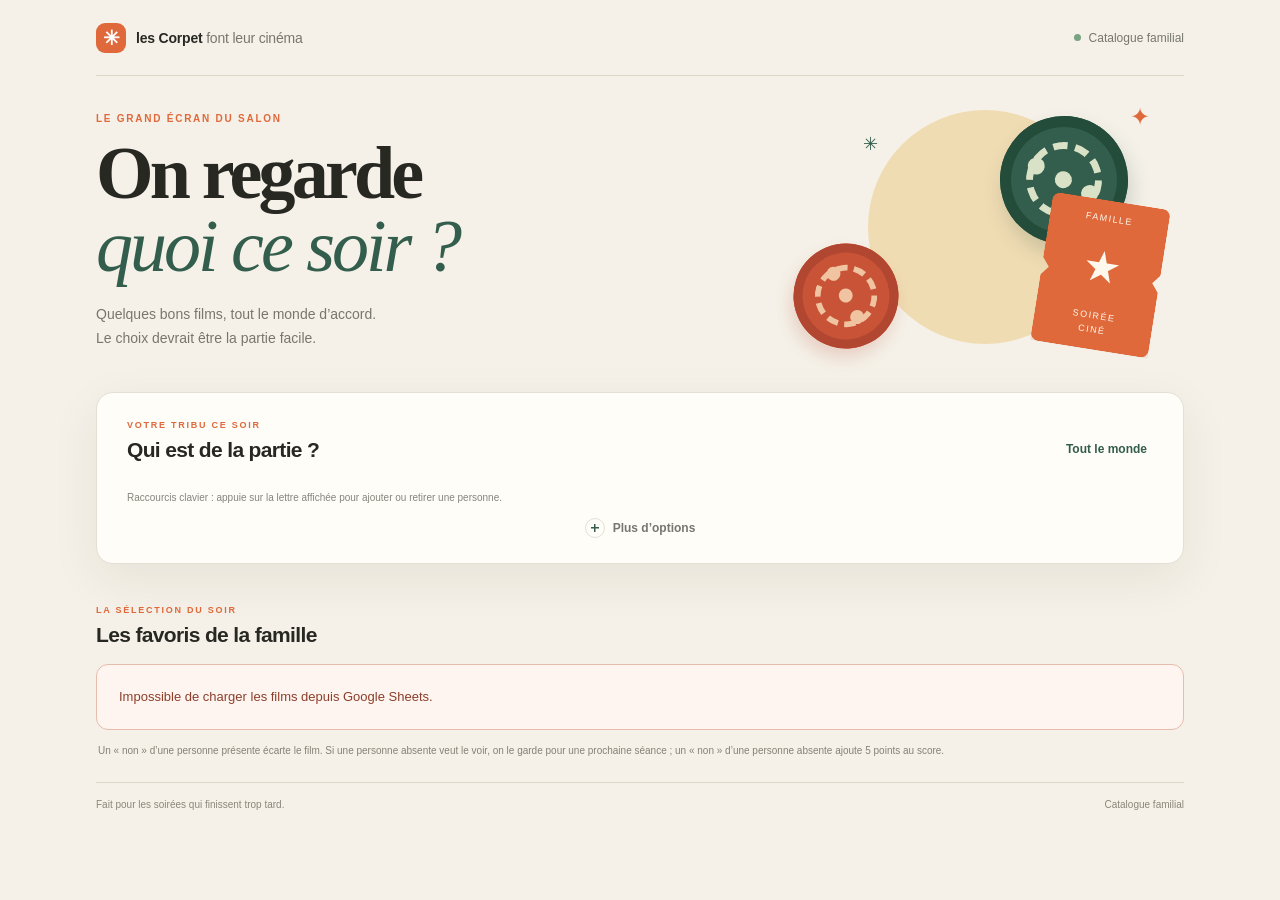
==== index.html @ 81a0fe05 "Prepare family cinema app for mobile and PWA" ====
<!doctype html>
<html lang="fr">
  <head>
    <meta charset="utf-8" />
    <meta name="viewport" content="width=device-width, initial-scale=1" />
    <meta name="theme-color" content="#f5f1e8" />
    <meta name="description" content="Trouvez le film qui plaira à toute la famille pour votre prochaine soirée cinéma." />
    <meta name="apple-mobile-web-app-capable" content="yes" />
    <meta name="apple-mobile-web-app-status-bar-style" content="default" />
    <meta name="apple-mobile-web-app-title" content="Cinéma Corpet" />
    <title>Soirée cinéma en famille</title>
    <link rel="manifest" href="manifest.webmanifest" />
    <link rel="icon" href="icons/icon.svg" type="image/svg+xml" />
    <link rel="apple-touch-icon" href="icons/icon-192.png" />
    <link rel="stylesheet" href="styles.css" />
  </head>
  <body>
    <main class="page-shell">
      <header class="topbar">
        <a class="brand" href="#top" aria-label="Accueil Soirée cinéma">
          <span class="brand-mark" aria-hidden="true">✳</span>
          <span>les Corpet <span class="brand-muted">font leur cinéma</span></span>
        </a>
        <div class="topbar-actions">
          <span class="live-status"><span class="status-dot"></span><span id="source-label">Catalogue familial</span></span>
          <button id="install-app" class="install-button" type="button" hidden>Installer</button>
        </div>
      </header>

      <section class="hero" id="top">
        <div class="hero-copy">
          <p class="eyebrow">LE GRAND ÉCRAN DU SALON</p>
          <h1>On regarde<br /><em>quoi ce soir&nbsp;?</em></h1>
          <p class="hero-note">Quelques bons films, tout le monde d’accord.<br />Le choix devrait être la partie facile.</p>
        </div>
        <div class="hero-art" aria-hidden="true">
          <div class="sun"></div>
          <div class="reel reel-one"><span></span><span></span><span></span></div>
          <div class="reel reel-two"><span></span><span></span><span></span></div>
          <div class="ticket"><span>FAMILLE</span><b>★</b><span>SOIRÉE<br />CINÉ</span></div>
          <div class="spark spark-one">✦</div><div class="spark spark-two">✳</div>
        </div>
      </section>

      <section class="controls-panel" aria-label="Choix de la soirée">
        <div class="panel-heading">
          <div><p class="eyebrow">VOTRE TRIBU CE SOIR</p><h2>Qui est de la partie&nbsp;?</h2></div>
          <button id="select-all" class="text-button" type="button">Tout le monde</button>
        </div>
        <div class="people-list" id="people-list" aria-label="Personnes présentes"></div>
        <p class="shortcut-hint">Raccourcis clavier : appuie sur la lettre affichée pour ajouter ou retirer une personne.</p>
        <details class="advanced-options">
          <summary>Plus d’options</summary>
          <div class="filters">
          <label class="filter search-filter"><span>RECHERCHER</span><input id="search" type="search" placeholder="Un titre, une envie…" autocomplete="off" /></label>
          <label class="filter"><span>PLAFOND PEGI</span><select id="age-filter"><option value="auto" selected>Automatique</option><option value="6">6 ans</option><option value="10">10 ans</option><option value="12">12 ans</option><option value="16">16 ans</option><option value="18">18 ans</option><option value="99">Sans limite</option></select></label>
          <label class="filter"><span>DURÉE MAX.</span><select id="duration-filter"><option value="999">Sans limite</option><option value="90">1 h 30</option><option value="120">2 h</option><option value="150" selected>2 h 30</option><option value="180">3 h</option></select></label>
          <label class="filter"><span>GENRE</span><select id="genre-filter"><option value="">Tous les genres</option></select></label>
          <label class="filter"><span>À VOIR</span><select id="watched-filter"><option value="unseen" selected>Pas encore vus</option><option value="all">Tout le catalogue</option><option value="seen">Déjà vus</option></select></label>
          </div>
        </details>
      </section>

      <section class="results-section">
        <div class="results-heading">
          <div><p class="eyebrow">LA SÉLECTION DU SOIR</p><h2 id="results-title">Les favoris de la famille</h2></div>
          <p class="result-count" id="result-count" aria-live="polite"></p>
        </div>
        <div class="film-grid" id="film-grid" aria-live="polite"></div>
        <div class="empty-state" id="empty-state" hidden>
          <span>🍿</span><h3>Pas encore de film dans le fauteuil.</h3><p>Élargissez un filtre ou choisissez d’autres personnes pour cette séance.</p>
        </div>
        <p class="footnote">Un « non » d’une personne présente écarte le film. Si une personne absente veut le voir, on le garde pour une prochaine séance ; un « non » d’une personne absente ajoute 5 points au score.</p>
      </section>
      <footer><span>Fait pour les soirées qui finissent trop tard.</span><span id="catalogue-meta">Catalogue familial</span></footer>
    </main>
    <script src="config.js"></script>
    <script src="app.js"></script>
    <script>
      if ("serviceWorker" in navigator) {
        window.addEventListener("load", () => navigator.serviceWorker.register("./sw.js").catch(() => {}));
      }
    </script>
  </body>
</html>
---- styles.css ----
:root {
  color-scheme: light;
  --ink: #282823;
  --muted: #77766e;
  --paper: #f5f1e8;
  --card: #fffdf8;
  --line: #e4dfd4;
  --orange: #df693b;
  --orange-pale: #f8e4d8;
  --green: #335d4c;
  --green-pale: #e1ece5;
  --violet: #555176;
  --shadow: 0 15px 50px #30251212;
}

* { box-sizing: border-box; }
body {
  margin: 0;
  background: var(--paper);
  color: var(--ink);
  font-family: -apple-system, BlinkMacSystemFont, "Segoe UI", sans-serif;
  -webkit-font-smoothing: antialiased;
}
.page-shell { max-width: 1160px; padding: 0 36px; margin: 0 auto; }
.topbar {
  height: 76px;
  display: flex;
  align-items: center;
  justify-content: space-between;
  border-bottom: 1px solid #ddd7ca;
}
.brand {
  display: flex;
  gap: 10px;
  align-items: center;
  text-decoration: none;
  color: var(--ink);
  font-weight: 700;
  font-size: 14px;
  letter-spacing: -.2px;
}
.brand-mark {
  width: 30px;
  height: 30px;
  border-radius: 9px;
  background: var(--orange);
  color: white;
  display: grid;
  place-items: center;
  font-size: 20px;
}
.brand-muted { font-weight: 400; color: var(--muted); }
.live-status { font-size: 12px; color: var(--muted); display: flex; align-items: center; gap: 8px; }
.topbar-actions { display: flex; align-items: center; gap: 12px; }
.install-button { min-height: 36px; padding: 0 12px; border: 1px solid #bfd0c3; border-radius: 999px; background: var(--green-pale); color: var(--green); font: inherit; font-size: 11px; font-weight: 700; cursor: pointer; }
.install-button[hidden] { display: none; }
.status-dot { width: 7px; height: 7px; background: #78a481; border-radius: 50%; }
.hero {
  min-height: 310px;
  display: flex;
  align-items: center;
  justify-content: space-between;
  position: relative;
  overflow: hidden;
}
.hero-copy { padding: 37px 0 41px; position: relative; z-index: 2; }
.eyebrow { font-size: 10px; letter-spacing: 1.75px; font-weight: 700; color: var(--orange); margin: 0 0 13px; }
.hero h1 {
  font-family: Georgia, "Times New Roman", serif;
  font-size: clamp(48px, 6vw, 74px);
  line-height: .98;
  letter-spacing: -3.8px;
  margin: 0;
  font-weight: 700;
}
.hero h1 em { font-weight: 400; color: var(--green); letter-spacing: -3px; }
.hero-note { color: var(--muted); font-size: 14px; line-height: 1.7; margin: 21px 0 0; }
.hero-art { height: 277px; width: 400px; position: relative; margin-right: 24px; flex: 0 0 auto; }
.sun { width: 234px; height: 234px; background: #efd6a2; border-radius: 50%; position: absolute; right: 58px; top: 15px; opacity: .75; }
.reel {
  position: absolute;
  width: 128px;
  height: 128px;
  border-radius: 50%;
  background: var(--green);
  box-shadow: inset 0 0 0 11px #244c3b, 0 12px 20px #244c3b30;
}
.reel::before { content: ""; position: absolute; inset: 26px; border: 7px dashed #d9e2c7; border-radius: 50%; }
.reel span { position: absolute; width: 17px; height: 17px; background: #d9e2c7; border-radius: 50%; left: 55px; top: 55px; }
.reel span:nth-child(2) { left: 33px; top: 34px; }
.reel span:nth-child(3) { left: 76px; top: 76px; }
.reel-one { right: 32px; top: 21px; transform: rotate(-17deg); }
.reel-two { background: #c85336; box-shadow: inset 0 0 0 11px #b24731, 0 12px 20px #b2473130; left: 22px; bottom: 12px; transform: rotate(17deg) scale(.82); }
.reel-two::before { border-color: #f0c3a1; }
.reel-two span { background: #f0c3a1; }
.ticket {
  position: absolute;
  right: 0;
  bottom: 22px;
  width: 119px;
  height: 150px;
  background: var(--orange);
  color: #fff9ed;
  display: flex;
  align-items: center;
  justify-content: space-around;
  flex-direction: column;
  transform: rotate(9deg);
  box-shadow: 0 14px 24px #ac472b35;
  border-radius: 8px;
  clip-path: polygon(0 0,100% 0,100% 44%,94% 50%,100% 56%,100% 100%,0 100%,0 56%,6% 50%,0 44%);
}
.ticket span { font-size: 9px; letter-spacing: 1.5px; text-align: center; line-height: 1.55; }
.ticket b { font-size: 37px; line-height: 1; }
.spark { position: absolute; color: var(--orange); font-size: 24px; }
.spark-one { right: 10px; top: 8px; }
.spark-two { left: 103px; top: 38px; color: var(--green); font-size: 18px; }
.controls-panel { background: var(--card); border: 1px solid var(--line); border-radius: 17px; padding: 27px 30px 25px; box-shadow: var(--shadow); }
.panel-heading, .results-heading { display: flex; align-items: flex-end; justify-content: space-between; }
.panel-heading h2, .results-heading h2 { font-size: 21px; letter-spacing: -.65px; margin: 0; font-weight: 700; }
.panel-heading .eyebrow, .results-heading .eyebrow { font-size: 9px; margin-bottom: 8px; }
.text-button { border: 0; background: none; color: var(--green); font-family: inherit; font-size: 12px; font-weight: 600; cursor: pointer; padding: 6px; }
.people-list { display: flex; flex-wrap: wrap; gap: 8px; margin-top: 20px; }
.person-chip {
  border: 1px solid var(--line);
  background: #fff;
  border-radius: 999px;
  padding: 7px 13px 7px 8px;
  display: flex;
  align-items: center;
  gap: 8px;
  font-family: inherit;
  font-size: 12px;
  font-weight: 500;
  cursor: pointer;
  color: var(--ink);
  transition: .15s;
}
.person-chip:hover { border-color: #96ac9b; }
.person-chip[aria-pressed="true"] { background: var(--green-pale); border-color: #bed1c1; color: #294e3e; }
.person-chip .avatar { width: 21px; height: 21px; display: grid; place-items: center; border-radius: 50%; background: #d7e3d7; color: #355c4a; font-size: 10px; font-weight: 700; }
.shortcut-key { min-width: 17px; height: 19px; display: grid; place-items: center; margin-left: 1px; padding: 0 4px; border: 1px solid #d8dfd8; border-radius: 5px; background: #f7faf7; color: #607568; font-family: inherit; font-size: 9px; font-weight: 600; }
.shortcut-hint { margin: 10px 0 0; color: #86847b; font-size: 10px; }
.advanced-options { margin-top: 15px; }
.advanced-options summary { display: flex; width: fit-content; margin-inline: auto; align-items: center; gap: 8px; color: var(--muted); font-size: 12px; font-weight: 600; cursor: pointer; list-style: none; user-select: none; }
.advanced-options summary::-webkit-details-marker { display: none; }
.advanced-options summary::before { content: ""; display: block; flex: 0 0 20px; width: 20px; height: 20px; box-sizing: border-box; border: 1px solid var(--line); border-radius: 50%; background: linear-gradient(var(--green), var(--green)) center / 8px 1.5px no-repeat, linear-gradient(var(--green), var(--green)) center / 1.5px 8px no-repeat; }
.advanced-options[open] summary::before { background: linear-gradient(var(--green), var(--green)) center / 8px 1.5px no-repeat; }
.filters { display: grid; grid-template-columns: minmax(210px, 1.7fr) repeat(4, minmax(115px, 1fr)); gap: 12px; margin-top: 17px; padding-top: 17px; border-top: 1px solid #eee9df; }
.filter { display: flex; flex-direction: column; gap: 7px; min-width: 0; }
.filter > span { font-size: 8px; font-weight: 700; letter-spacing: 1.2px; color: #89877c; }
.filter input, .filter select { width: 100%; height: 40px; border: 1px solid var(--line); border-radius: 8px; padding: 0 11px; background: #fffdf9; color: var(--ink); font-family: inherit; font-size: 12px; font-weight: 500; outline: none; }
.filter input:focus, .filter select:focus { border-color: #7b9a83; box-shadow: 0 0 0 3px #78977f20; }
.results-section { padding: 41px 0 26px; }
.results-heading { margin-bottom: 17px; }
.result-count { font-size: 11px; color: var(--muted); margin: 0 2px 3px; }
.film-grid { display: grid; grid-template-columns: repeat(3, 1fr); gap: 13px; }
.film-card { background: var(--card); border: 1px solid var(--line); border-radius: 13px; padding: 18px 18px 15px; min-height: 170px; position: relative; transition: transform .16s, box-shadow .16s; display: flex; flex-direction: column; }
.film-card:hover { transform: translateY(-2px); box-shadow: 0 10px 23px #3025120e; }
.film-card.top-pick { border-color: #d9bd85; background: #fffcf3; }
.film-card-top { display: flex; justify-content: space-between; align-items: center; gap: 8px; }
.rank { font-size: 9px; letter-spacing: 1px; color: #9a978b; font-weight: 700; }
.score-pill { background: var(--green-pale); color: var(--green); font-size: 10px; font-weight: 700; border-radius: 999px; padding: 6px 9px; white-space: nowrap; }
.film-card h3 { font-size: 17px; letter-spacing: -.45px; line-height: 1.25; margin: 13px 0 8px; }
.genre-label { color: var(--muted); font-size: 11px; margin: 0; }
.film-meta { display: flex; gap: 7px; align-items: center; flex-wrap: wrap; margin-top: 14px; }
.meta-pill { background: #f1eee7; border-radius: 5px; padding: 5px 7px; font-size: 9px; color: #65645b; }
.meta-pill.age { background: #f8e9dc; color: #955733; }
.meta-pill.availability { background: #e8eee5; color: #44634a; }
.absence-bonus { display: inline-flex; align-self: flex-start; margin: 9px 0 0; padding: 5px 8px; border-radius: 6px; background: #f4eee0; color: #79633a; font-size: 9px; line-height: 1.35; }
.card-bottom { border-top: 1px solid #efebe2; margin-top: auto; padding-top: 11px; display: flex; align-items: center; justify-content: space-between; gap: 10px; }
.votes { display: flex; gap: 4px; flex-wrap: wrap; }
.vote-dot { border-radius: 50%; width: 18px; height: 18px; display: grid; place-items: center; font-size: 9px; font-weight: 700; background: #efede7; color: #87847a; }
.vote-dot.yes { background: var(--green-pale); color: #365c47; }
.vote-dot.no { background: var(--orange-pale); color: #a7482f; }
.vote-dot.neutral { background: #eeecf5; color: var(--violet); }
.vote-dot.absent { opacity: .55; outline: 1px dashed #aaa497; outline-offset: 1px; }
.vote-dot:focus-visible { outline: 2px solid var(--green); outline-offset: 2px; }
.seen-toggle { border: 0; background: none; padding: 4px; color: #858277; font-family: inherit; font-size: 10px; font-weight: 500; cursor: pointer; white-space: nowrap; }
.seen-toggle:hover { color: var(--green); }
.seen-toggle.is-seen { color: var(--green); font-weight: 700; }
.empty-state { padding: 42px 15px; text-align: center; background: #fffdf8; border: 1px dashed #d8d2c5; border-radius: 14px; }
.empty-state > span { font-size: 25px; }
.empty-state h3 { font-size: 17px; margin: 10px 0 5px; }
.empty-state p { font-size: 12px; color: var(--muted); margin: 0; }
.footnote { font-size: 10px; color: #848176; margin: 15px 2px 0; }
footer { display: flex; justify-content: space-between; border-top: 1px solid #ddd7ca; padding: 16px 0 23px; font-size: 10px; color: #89877c; }
.error-card { grid-column: 1 / -1; padding: 22px; border: 1px solid #e6bcab; border-radius: 12px; background: #fff5f0; color: #8c3e2a; font-size: 13px; line-height: 1.6; }
button:focus-visible, summary:focus-visible, a:focus-visible { outline: 3px solid #78977f; outline-offset: 3px; }

@media (max-width: 850px) {
  .page-shell { padding: 0 24px; }
  .hero-art { transform: scale(.8); transform-origin: center right; margin-right: -24px; width: 350px; }
  .filters { grid-template-columns: repeat(3, 1fr); }
  .search-filter { grid-column: span 3; }
  .film-grid { grid-template-columns: repeat(2, 1fr); }
}
@media (max-width: 600px) {
  .page-shell { padding: 0 16px; padding-bottom: env(safe-area-inset-bottom); }
  .topbar { min-height: 62px; height: auto; gap: 8px; }
  .brand { font-size: 12px; }
  .brand-muted { display: none; }
  .brand-mark { flex: 0 0 30px; }
  .topbar-actions { gap: 8px; }
  .live-status { gap: 5px; font-size: 10px; }
  .install-button { min-height: 40px; padding-inline: 10px; }
  .hero { min-height: 250px; }
  .hero-copy { padding: 30px 0; }
  .hero h1 { font-size: clamp(40px, 12vw, 52px); letter-spacing: -3px; }
  .hero h1 em { letter-spacing: -2.5px; }
  .hero-note { max-width: 280px; font-size: 13px; line-height: 1.55; }
  .hero-art { position: absolute; right: -85px; opacity: .38; transform: scale(.72); }
  .controls-panel { padding: 20px 14px 17px; border-radius: 14px; }
  .panel-heading, .results-heading { gap: 10px; align-items: flex-start; }
  .panel-heading h2, .results-heading h2 { font-size: 18px; line-height: 1.2; }
  .text-button { min-height: 44px; margin: -8px -7px -6px 0; white-space: nowrap; }
  .person-chip { min-height: 44px; padding: 6px 10px 6px 7px; font-size: 12px; }
  .shortcut-key, .shortcut-hint { display: none; }
  .people-list { gap: 7px; margin-top: 14px; }
  .advanced-options { margin-top: 12px; }
  .advanced-options summary { min-height: 44px; }
  .filters { grid-template-columns: 1fr 1fr; gap: 11px; margin-top: 19px; padding-top: 17px; }
  .search-filter { grid-column: span 2; }
  .filter input, .filter select { height: 46px; padding-inline: 10px; font-size: 16px; }
  .film-grid { grid-template-columns: 1fr; gap: 10px; }
  .film-card { min-height: 164px; padding: 16px; }
  .film-card h3 { font-size: 18px; }
  .seen-toggle { min-height: 44px; padding: 8px 4px 8px 10px; font-size: 11px; }
  .results-section { padding-top: 30px; }
  .results-heading { align-items: flex-end; }
  .results-heading > div { min-width: 0; }
  .result-count { flex: 0 0 auto; font-size: 10px; }
  .footnote { font-size: 11px; line-height: 1.55; }
  footer { gap: 12px; font-size: 10px; line-height: 1.4; }
  footer span:last-child { text-align: right; }
}

@media (max-width: 360px) {
  .page-shell { padding-inline: 12px; }
  .brand { gap: 7px; font-size: 11px; }
  .live-status { max-width: 110px; }
  .live-status span:last-child { overflow: hidden; text-overflow: ellipsis; white-space: nowrap; }
  .hero h1 { font-size: 39px; letter-spacing: -2.8px; }
  .controls-panel { padding-inline: 11px; }
  .results-heading { flex-direction: column; align-items: flex-start; gap: 6px; }
}

@media (prefers-reduced-motion: reduce) {
  *, *::before, *::after { scroll-behavior: auto !important; transition-duration: .01ms !important; animation-duration: .01ms !important; animation-iteration-count: 1 !important; }
}
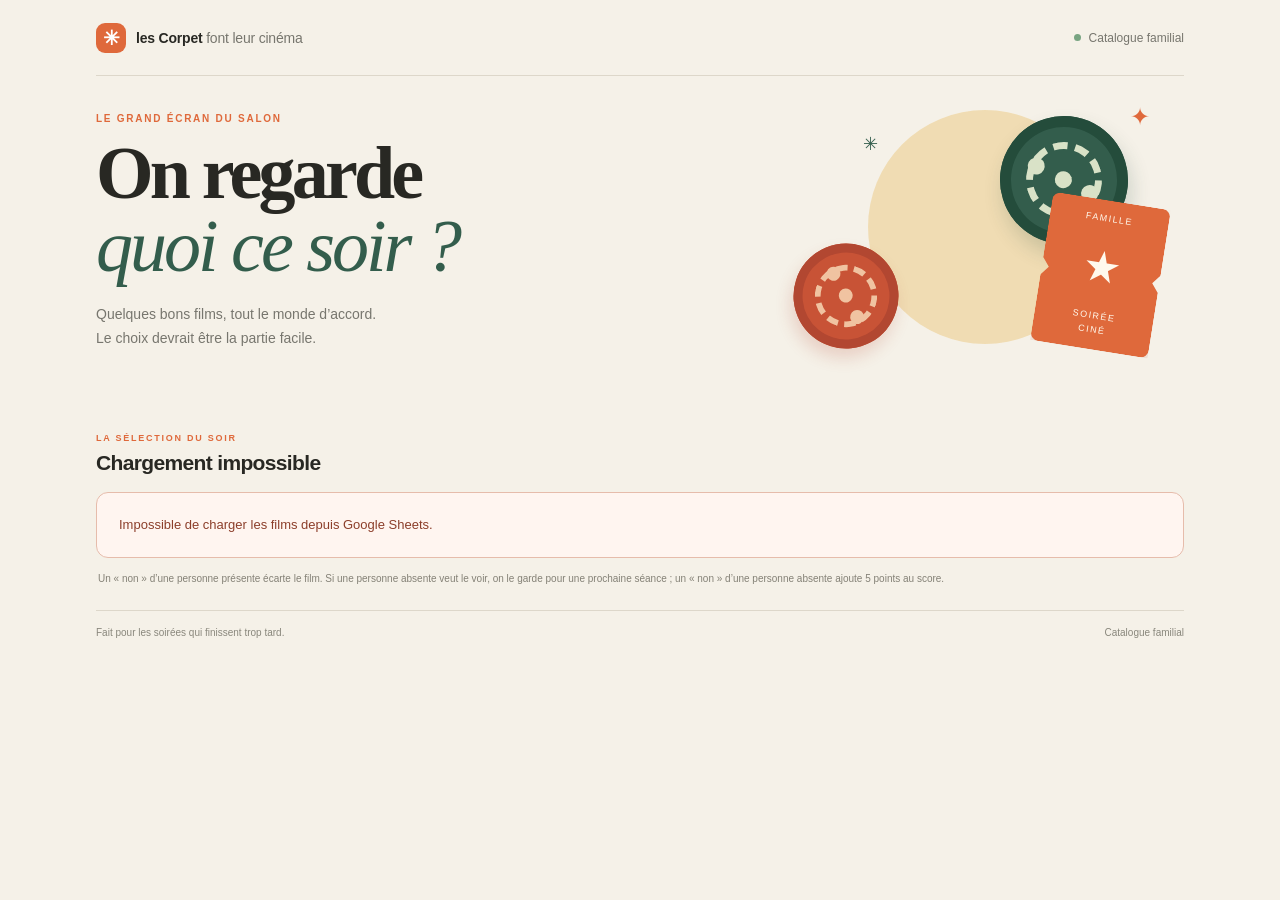
==== commit 0f44d6dd: "Show skeleton while loading film catalogue" ====
--- a/index.html
+++ b/index.html
@@ -30,7 +30,7 @@
       <section class="hero" id="top">
         <div class="hero-copy">
           <p class="eyebrow">LE GRAND ÉCRAN DU SALON</p>
-          <h1>On regarde<br /><em>quoi ce soir&nbsp;?</em></h1>
+          <h1>On regarde <em>quoi ce soir&nbsp;?</em></h1>
           <p class="hero-note">Quelques bons films, tout le monde d’accord.<br />Le choix devrait être la partie facile.</p>
         </div>
         <div class="hero-art" aria-hidden="true">
@@ -42,12 +42,20 @@
         </div>
       </section>
 
-      <section class="controls-panel" aria-label="Choix de la soirée">
+      <section class="controls-panel" aria-label="Choix de la soirée" aria-busy="true" inert>
         <div class="panel-heading">
           <div><p class="eyebrow">VOTRE TRIBU CE SOIR</p><h2>Qui est de la partie&nbsp;?</h2></div>
           <button id="select-all" class="text-button" type="button">Tout le monde</button>
         </div>
-        <div class="people-list" id="people-list" aria-label="Personnes présentes"></div>
+        <div class="people-list skeleton-people" id="people-list" aria-label="Personnes présentes">
+          <span class="skeleton-chip" style="--chip-width: 104px"></span>
+          <span class="skeleton-chip" style="--chip-width: 88px"></span>
+          <span class="skeleton-chip" style="--chip-width: 116px"></span>
+          <span class="skeleton-chip" style="--chip-width: 94px"></span>
+          <span class="skeleton-chip" style="--chip-width: 108px"></span>
+          <span class="skeleton-chip" style="--chip-width: 84px"></span>
+          <span class="skeleton-chip" style="--chip-width: 100px"></span>
+        </div>
         <p class="shortcut-hint">Raccourcis clavier : appuie sur la lettre affichée pour ajouter ou retirer une personne.</p>
         <details class="advanced-options">
           <summary>Plus d’options</summary>
@@ -61,18 +69,29 @@
         </details>
       </section>
 
-      <section class="results-section">
+      <section class="results-section" aria-busy="true">
         <div class="results-heading">
           <div><p class="eyebrow">LA SÉLECTION DU SOIR</p><h2 id="results-title">Les favoris de la famille</h2></div>
-          <p class="result-count" id="result-count" aria-live="polite"></p>
+          <p class="result-count loading-count" id="result-count" aria-live="polite"><span>Chargement des films…</span><span class="skeleton-count" aria-hidden="true"></span></p>
         </div>
-        <div class="film-grid" id="film-grid" aria-live="polite"></div>
+        <div class="film-grid skeleton-grid" id="film-grid" aria-live="polite" aria-label="Chargement des films">
+          <article class="skeleton-card" aria-hidden="true"><span class="skeleton-line skeleton-rank"></span><span class="skeleton-line skeleton-score"></span><span class="skeleton-line skeleton-title"></span><span class="skeleton-line skeleton-subtitle"></span><span class="skeleton-pills"><i></i><i></i><i></i></span><span class="skeleton-divider"></span><span class="skeleton-line skeleton-votes"></span><span class="skeleton-line skeleton-action"></span></article>
+          <article class="skeleton-card" aria-hidden="true"><span class="skeleton-line skeleton-rank"></span><span class="skeleton-line skeleton-score"></span><span class="skeleton-line skeleton-title"></span><span class="skeleton-line skeleton-subtitle"></span><span class="skeleton-pills"><i></i><i></i><i></i></span><span class="skeleton-divider"></span><span class="skeleton-line skeleton-votes"></span><span class="skeleton-line skeleton-action"></span></article>
+          <article class="skeleton-card" aria-hidden="true"><span class="skeleton-line skeleton-rank"></span><span class="skeleton-line skeleton-score"></span><span class="skeleton-line skeleton-title"></span><span class="skeleton-line skeleton-subtitle"></span><span class="skeleton-pills"><i></i><i></i><i></i></span><span class="skeleton-divider"></span><span class="skeleton-line skeleton-votes"></span><span class="skeleton-line skeleton-action"></span></article>
+          <article class="skeleton-card" aria-hidden="true"><span class="skeleton-line skeleton-rank"></span><span class="skeleton-line skeleton-score"></span><span class="skeleton-line skeleton-title"></span><span class="skeleton-line skeleton-subtitle"></span><span class="skeleton-pills"><i></i><i></i><i></i></span><span class="skeleton-divider"></span><span class="skeleton-line skeleton-votes"></span><span class="skeleton-line skeleton-action"></span></article>
+          <article class="skeleton-card" aria-hidden="true"><span class="skeleton-line skeleton-rank"></span><span class="skeleton-line skeleton-score"></span><span class="skeleton-line skeleton-title"></span><span class="skeleton-line skeleton-subtitle"></span><span class="skeleton-pills"><i></i><i></i><i></i></span><span class="skeleton-divider"></span><span class="skeleton-line skeleton-votes"></span><span class="skeleton-line skeleton-action"></span></article>
+          <article class="skeleton-card" aria-hidden="true"><span class="skeleton-line skeleton-rank"></span><span class="skeleton-line skeleton-score"></span><span class="skeleton-line skeleton-title"></span><span class="skeleton-line skeleton-subtitle"></span><span class="skeleton-pills"><i></i><i></i><i></i></span><span class="skeleton-divider"></span><span class="skeleton-line skeleton-votes"></span><span class="skeleton-line skeleton-action"></span></article>
+        </div>
         <div class="empty-state" id="empty-state" hidden>
           <span>🍿</span><h3>Pas encore de film dans le fauteuil.</h3><p>Élargissez un filtre ou choisissez d’autres personnes pour cette séance.</p>
         </div>
         <p class="footnote">Un « non » d’une personne présente écarte le film. Si une personne absente veut le voir, on le garde pour une prochaine séance ; un « non » d’une personne absente ajoute 5 points au score.</p>
       </section>
-      <footer><span>Fait pour les soirées qui finissent trop tard.</span><span id="catalogue-meta">Catalogue familial</span></footer>
+      <footer>
+        <span class="footer-note">Fait pour les soirées qui finissent trop tard.</span>
+        <span id="catalogue-meta">Catalogue familial</span>
+        <a class="spreadsheet-link" id="spreadsheet-link" target="_blank" rel="noopener noreferrer" hidden>Google Sheet ↗</a>
+      </footer>
     </main>
     <script src="config.js"></script>
     <script src="app.js"></script>
--- a/styles.css
+++ b/styles.css
@@ -73,7 +73,7 @@
   margin: 0;
   font-weight: 700;
 }
-.hero h1 em { font-weight: 400; color: var(--green); letter-spacing: -3px; }
+.hero h1 em { display: block; font-weight: 400; color: var(--green); letter-spacing: -3px; }
 .hero-note { color: var(--muted); font-size: 14px; line-height: 1.7; margin: 21px 0 0; }
 .hero-art { height: 277px; width: 400px; position: relative; margin-right: 24px; flex: 0 0 auto; }
 .sun { width: 234px; height: 234px; background: #efd6a2; border-radius: 50%; position: absolute; right: 58px; top: 15px; opacity: .75; }
@@ -185,7 +185,29 @@
 .empty-state p { font-size: 12px; color: var(--muted); margin: 0; }
 .footnote { font-size: 10px; color: #848176; margin: 15px 2px 0; }
 footer { display: flex; justify-content: space-between; border-top: 1px solid #ddd7ca; padding: 16px 0 23px; font-size: 10px; color: #89877c; }
+.spreadsheet-link { color: var(--green); font-size: 11px; font-weight: 700; text-decoration: none; }
+.spreadsheet-link:hover { text-decoration: underline; }
+.spreadsheet-link[hidden] { display: none; }
 .error-card { grid-column: 1 / -1; padding: 22px; border: 1px solid #e6bcab; border-radius: 12px; background: #fff5f0; color: #8c3e2a; font-size: 13px; line-height: 1.6; }
+.skeleton-chip, .skeleton-count, .skeleton-line, .skeleton-pills i, .skeleton-divider { background: linear-gradient(100deg, #eeeae1 20%, #f8f6f0 40%, #eeeae1 60%); background-size: 200% 100%; animation: skeleton-wave 1.35s ease-in-out infinite; }
+.skeleton-chip { display: block; width: var(--chip-width, 96px); height: 35px; border-radius: 999px; }
+.loading-count { display: flex; align-items: center; gap: 8px; white-space: nowrap; }
+.skeleton-count { width: 36px; height: 10px; border-radius: 999px; }
+.skeleton-grid { align-items: stretch; }
+.skeleton-card { min-height: 170px; display: grid; grid-template-columns: 1fr auto; grid-template-rows: 12px 24px 12px 24px 1fr 1px 24px; align-items: center; column-gap: 10px; padding: 18px; background: var(--card); border: 1px solid var(--line); border-radius: 13px; }
+.skeleton-line { display: block; height: 10px; border-radius: 999px; }
+.skeleton-rank { grid-column: 1; grid-row: 1; width: 78px; height: 8px; }
+.skeleton-score { grid-column: 2; grid-row: 1; width: 58px; height: 23px; border-radius: 999px; }
+.skeleton-title { grid-column: 1 / -1; grid-row: 2; width: 72%; height: 16px; }
+.skeleton-subtitle { grid-column: 1 / -1; grid-row: 3; width: 38%; height: 9px; }
+.skeleton-pills { grid-column: 1 / -1; grid-row: 4; display: flex; gap: 7px; }
+.skeleton-pills i { display: block; width: 42px; height: 19px; border-radius: 5px; }
+.skeleton-pills i:nth-child(2) { width: 57px; }
+.skeleton-pills i:nth-child(3) { width: 66px; }
+.skeleton-divider { grid-column: 1 / -1; grid-row: 6; height: 1px; }
+.skeleton-votes { grid-column: 1; grid-row: 7; width: 82px; height: 19px; border-radius: 999px; }
+.skeleton-action { grid-column: 2; grid-row: 7; width: 78px; height: 20px; }
+@keyframes skeleton-wave { to { background-position-x: -200%; } }
 button:focus-visible, summary:focus-visible, a:focus-visible { outline: 3px solid #78977f; outline-offset: 3px; }
 
 @media (max-width: 850px) {
@@ -196,26 +218,24 @@
   .film-grid { grid-template-columns: repeat(2, 1fr); }
 }
 @media (max-width: 600px) {
-  .page-shell { padding: 0 16px; padding-bottom: env(safe-area-inset-bottom); }
-  .topbar { min-height: 62px; height: auto; gap: 8px; }
-  .brand { font-size: 12px; }
-  .brand-muted { display: none; }
-  .brand-mark { flex: 0 0 30px; }
-  .topbar-actions { gap: 8px; }
-  .live-status { gap: 5px; font-size: 10px; }
+  .page-shell { padding: 0 12px; padding-bottom: env(safe-area-inset-bottom); }
+  .topbar { min-height: 0; height: auto; border: 0; justify-content: flex-end; }
+  .brand, .live-status { display: none; }
+  .topbar-actions { justify-content: flex-end; }
   .install-button { min-height: 40px; padding-inline: 10px; }
-  .hero { min-height: 250px; }
-  .hero-copy { padding: 30px 0; }
-  .hero h1 { font-size: clamp(40px, 12vw, 52px); letter-spacing: -3px; }
-  .hero h1 em { letter-spacing: -2.5px; }
-  .hero-note { max-width: 280px; font-size: 13px; line-height: 1.55; }
-  .hero-art { position: absolute; right: -85px; opacity: .38; transform: scale(.72); }
-  .controls-panel { padding: 20px 14px 17px; border-radius: 14px; }
+  .hero { min-height: 0; margin: 8px 0 12px; overflow: visible; }
+  .hero .eyebrow, .hero-note, .hero-art, .results-heading .eyebrow, .footnote, footer { display: none; }
+  .hero-copy { width: 100%; padding: 12px 10px; border-radius: 12px; background: var(--green); color: white; text-align: center; }
+  .hero h1 { font-size: clamp(20px, 6.5vw, 24px); line-height: 1.15; letter-spacing: -.8px; }
+  .hero h1 em { display: inline; color: #e1ece5; letter-spacing: inherit; }
+  .controls-panel { padding: 14px 12px 10px; border-radius: 13px; }
+  .panel-heading .eyebrow { display: none; }
   .panel-heading, .results-heading { gap: 10px; align-items: flex-start; }
-  .panel-heading h2, .results-heading h2 { font-size: 18px; line-height: 1.2; }
+  .panel-heading h2, .results-heading h2 { font-size: 16px; line-height: 1.2; }
   .text-button { min-height: 44px; margin: -8px -7px -6px 0; white-space: nowrap; }
   .person-chip { min-height: 44px; padding: 6px 10px 6px 7px; font-size: 12px; }
-  .shortcut-key, .shortcut-hint { display: none; }
+  .skeleton-chip { height: 44px; }
+  .shortcut-key, .shortcut-hint { display: none !important; }
   .people-list { gap: 7px; margin-top: 14px; }
   .advanced-options { margin-top: 12px; }
   .advanced-options summary { min-height: 44px; }
@@ -226,25 +246,26 @@
   .film-card { min-height: 164px; padding: 16px; }
   .film-card h3 { font-size: 18px; }
   .seen-toggle { min-height: 44px; padding: 8px 4px 8px 10px; font-size: 11px; }
-  .results-section { padding-top: 30px; }
-  .results-heading { align-items: flex-end; }
+  .results-section { padding-top: 20px; }
+  .results-heading { align-items: flex-end; margin-bottom: 12px; }
   .results-heading > div { min-width: 0; }
   .result-count { flex: 0 0 auto; font-size: 10px; }
-  .footnote { font-size: 11px; line-height: 1.55; }
-  footer { gap: 12px; font-size: 10px; line-height: 1.4; }
-  footer span:last-child { text-align: right; }
+  footer { display: flex; justify-content: center; border-top: 0; padding: 8px 0 18px; }
+  .footer-note, #catalogue-meta { display: none; }
+  .spreadsheet-link { min-height: 44px; display: inline-flex; align-items: center; padding: 0 12px; }
 }
 
 @media (max-width: 360px) {
-  .page-shell { padding-inline: 12px; }
-  .brand { gap: 7px; font-size: 11px; }
-  .live-status { max-width: 110px; }
-  .live-status span:last-child { overflow: hidden; text-overflow: ellipsis; white-space: nowrap; }
-  .hero h1 { font-size: 39px; letter-spacing: -2.8px; }
-  .controls-panel { padding-inline: 11px; }
+  .hero h1 { font-size: 20px; }
+  .controls-panel { padding-inline: 10px; }
   .results-heading { flex-direction: column; align-items: flex-start; gap: 6px; }
+}
+
+@media (hover: none), (pointer: coarse) {
+  .shortcut-key, .shortcut-hint { display: none !important; }
 }
 
 @media (prefers-reduced-motion: reduce) {
   *, *::before, *::after { scroll-behavior: auto !important; transition-duration: .01ms !important; animation-duration: .01ms !important; animation-iteration-count: 1 !important; }
-}
+  .skeleton-chip, .skeleton-count, .skeleton-line, .skeleton-pills i, .skeleton-divider { animation: none; background: #eeeae1; }
+}
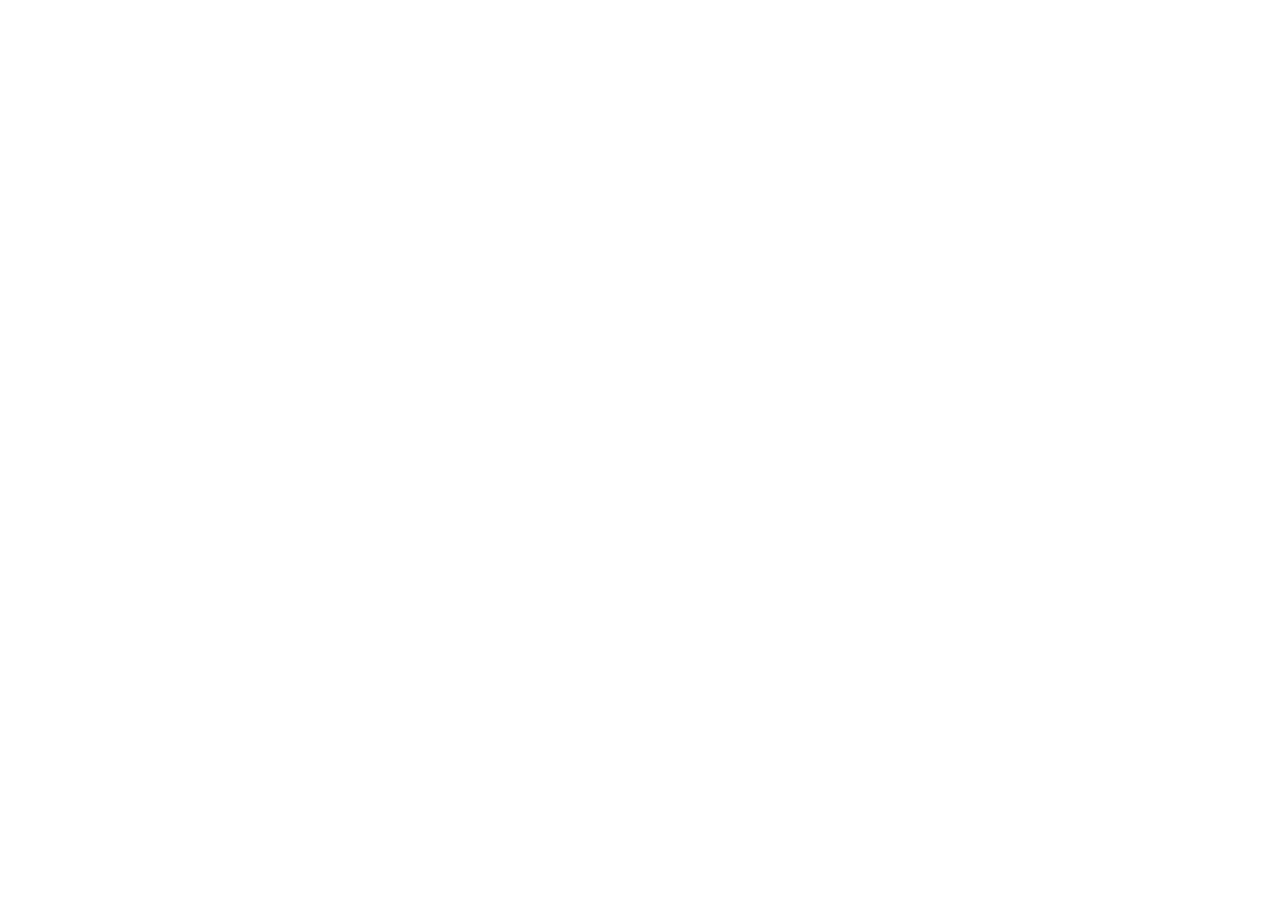
==== commit 17e11875: "Route GitHub Pages to protected Apps Script app" ====
--- a/index.html
+++ b/index.html
@@ -3,102 +3,15 @@
   <head>
     <meta charset="utf-8" />
     <meta name="viewport" content="width=device-width, initial-scale=1" />
-    <meta name="theme-color" content="#f5f1e8" />
-    <meta name="description" content="Trouvez le film qui plaira à toute la famille pour votre prochaine soirée cinéma." />
-    <meta name="apple-mobile-web-app-capable" content="yes" />
-    <meta name="apple-mobile-web-app-status-bar-style" content="default" />
-    <meta name="apple-mobile-web-app-title" content="Cinéma Corpet" />
+    <meta http-equiv="refresh" content="0;url=https://script.google.com/macros/s/AKfycbzeWGNB8qK5yOo2kd1C5uUW2wFaGm9KV8EvB9XjiA_YZxOP9i1ym8eb5PLbzZyHfAL8iQ/exec" />
+    <meta name="description" content="Accédez à l'application familiale de sélection de films." />
     <title>Soirée cinéma en famille</title>
-    <link rel="manifest" href="manifest.webmanifest" />
-    <link rel="icon" href="icons/icon.svg" type="image/svg+xml" />
-    <link rel="apple-touch-icon" href="icons/icon-192.png" />
-    <link rel="stylesheet" href="styles.css" />
+    <script>
+      window.location.replace("https://script.google.com/macros/s/AKfycbzeWGNB8qK5yOo2kd1C5uUW2wFaGm9KV8EvB9XjiA_YZxOP9i1ym8eb5PLbzZyHfAL8iQ/exec");
+    </script>
   </head>
   <body>
-    <main class="page-shell">
-      <header class="topbar">
-        <a class="brand" href="#top" aria-label="Accueil Soirée cinéma">
-          <span class="brand-mark" aria-hidden="true">✳</span>
-          <span>les Corpet <span class="brand-muted">font leur cinéma</span></span>
-        </a>
-        <div class="topbar-actions">
-          <span class="live-status"><span class="status-dot"></span><span id="source-label">Catalogue familial</span></span>
-          <button id="install-app" class="install-button" type="button" hidden>Installer</button>
-        </div>
-      </header>
-
-      <section class="hero" id="top">
-        <div class="hero-copy">
-          <p class="eyebrow">LE GRAND ÉCRAN DU SALON</p>
-          <h1>On regarde <em>quoi ce soir&nbsp;?</em></h1>
-          <p class="hero-note">Quelques bons films, tout le monde d’accord.<br />Le choix devrait être la partie facile.</p>
-        </div>
-        <div class="hero-art" aria-hidden="true">
-          <div class="sun"></div>
-          <div class="reel reel-one"><span></span><span></span><span></span></div>
-          <div class="reel reel-two"><span></span><span></span><span></span></div>
-          <div class="ticket"><span>FAMILLE</span><b>★</b><span>SOIRÉE<br />CINÉ</span></div>
-          <div class="spark spark-one">✦</div><div class="spark spark-two">✳</div>
-        </div>
-      </section>
-
-      <section class="controls-panel" aria-label="Choix de la soirée" aria-busy="true" inert>
-        <div class="panel-heading">
-          <div><p class="eyebrow">VOTRE TRIBU CE SOIR</p><h2>Qui est de la partie&nbsp;?</h2></div>
-          <button id="select-all" class="text-button" type="button">Tout le monde</button>
-        </div>
-        <div class="people-list skeleton-people" id="people-list" aria-label="Personnes présentes">
-          <span class="skeleton-chip" style="--chip-width: 104px"></span>
-          <span class="skeleton-chip" style="--chip-width: 88px"></span>
-          <span class="skeleton-chip" style="--chip-width: 116px"></span>
-          <span class="skeleton-chip" style="--chip-width: 94px"></span>
-          <span class="skeleton-chip" style="--chip-width: 108px"></span>
-          <span class="skeleton-chip" style="--chip-width: 84px"></span>
-          <span class="skeleton-chip" style="--chip-width: 100px"></span>
-        </div>
-        <p class="shortcut-hint">Raccourcis clavier : appuie sur la lettre affichée pour ajouter ou retirer une personne.</p>
-        <details class="advanced-options">
-          <summary>Plus d’options</summary>
-          <div class="filters">
-          <label class="filter search-filter"><span>RECHERCHER</span><input id="search" type="search" placeholder="Un titre, une envie…" autocomplete="off" /></label>
-          <label class="filter"><span>PLAFOND PEGI</span><select id="age-filter"><option value="auto" selected>Automatique</option><option value="6">6 ans</option><option value="10">10 ans</option><option value="12">12 ans</option><option value="16">16 ans</option><option value="18">18 ans</option><option value="99">Sans limite</option></select></label>
-          <label class="filter"><span>DURÉE MAX.</span><select id="duration-filter"><option value="999">Sans limite</option><option value="90">1 h 30</option><option value="120">2 h</option><option value="150" selected>2 h 30</option><option value="180">3 h</option></select></label>
-          <label class="filter"><span>GENRE</span><select id="genre-filter"><option value="">Tous les genres</option></select></label>
-          <label class="filter"><span>À VOIR</span><select id="watched-filter"><option value="unseen" selected>Pas encore vus</option><option value="all">Tout le catalogue</option><option value="seen">Déjà vus</option></select></label>
-          </div>
-        </details>
-      </section>
-
-      <section class="results-section" aria-busy="true">
-        <div class="results-heading">
-          <div><p class="eyebrow">LA SÉLECTION DU SOIR</p><h2 id="results-title">Les favoris de la famille</h2></div>
-          <p class="result-count loading-count" id="result-count" aria-live="polite"><span>Chargement des films…</span><span class="skeleton-count" aria-hidden="true"></span></p>
-        </div>
-        <div class="film-grid skeleton-grid" id="film-grid" aria-live="polite" aria-label="Chargement des films">
-          <article class="skeleton-card" aria-hidden="true"><span class="skeleton-line skeleton-rank"></span><span class="skeleton-line skeleton-score"></span><span class="skeleton-line skeleton-title"></span><span class="skeleton-line skeleton-subtitle"></span><span class="skeleton-pills"><i></i><i></i><i></i></span><span class="skeleton-divider"></span><span class="skeleton-line skeleton-votes"></span><span class="skeleton-line skeleton-action"></span></article>
-          <article class="skeleton-card" aria-hidden="true"><span class="skeleton-line skeleton-rank"></span><span class="skeleton-line skeleton-score"></span><span class="skeleton-line skeleton-title"></span><span class="skeleton-line skeleton-subtitle"></span><span class="skeleton-pills"><i></i><i></i><i></i></span><span class="skeleton-divider"></span><span class="skeleton-line skeleton-votes"></span><span class="skeleton-line skeleton-action"></span></article>
-          <article class="skeleton-card" aria-hidden="true"><span class="skeleton-line skeleton-rank"></span><span class="skeleton-line skeleton-score"></span><span class="skeleton-line skeleton-title"></span><span class="skeleton-line skeleton-subtitle"></span><span class="skeleton-pills"><i></i><i></i><i></i></span><span class="skeleton-divider"></span><span class="skeleton-line skeleton-votes"></span><span class="skeleton-line skeleton-action"></span></article>
-          <article class="skeleton-card" aria-hidden="true"><span class="skeleton-line skeleton-rank"></span><span class="skeleton-line skeleton-score"></span><span class="skeleton-line skeleton-title"></span><span class="skeleton-line skeleton-subtitle"></span><span class="skeleton-pills"><i></i><i></i><i></i></span><span class="skeleton-divider"></span><span class="skeleton-line skeleton-votes"></span><span class="skeleton-line skeleton-action"></span></article>
-          <article class="skeleton-card" aria-hidden="true"><span class="skeleton-line skeleton-rank"></span><span class="skeleton-line skeleton-score"></span><span class="skeleton-line skeleton-title"></span><span class="skeleton-line skeleton-subtitle"></span><span class="skeleton-pills"><i></i><i></i><i></i></span><span class="skeleton-divider"></span><span class="skeleton-line skeleton-votes"></span><span class="skeleton-line skeleton-action"></span></article>
-          <article class="skeleton-card" aria-hidden="true"><span class="skeleton-line skeleton-rank"></span><span class="skeleton-line skeleton-score"></span><span class="skeleton-line skeleton-title"></span><span class="skeleton-line skeleton-subtitle"></span><span class="skeleton-pills"><i></i><i></i><i></i></span><span class="skeleton-divider"></span><span class="skeleton-line skeleton-votes"></span><span class="skeleton-line skeleton-action"></span></article>
-        </div>
-        <div class="empty-state" id="empty-state" hidden>
-          <span>🍿</span><h3>Pas encore de film dans le fauteuil.</h3><p>Élargissez un filtre ou choisissez d’autres personnes pour cette séance.</p>
-        </div>
-        <p class="footnote">Un « non » d’une personne présente écarte le film. Si une personne absente veut le voir, on le garde pour une prochaine séance ; un « non » d’une personne absente ajoute 5 points au score.</p>
-      </section>
-      <footer>
-        <span class="footer-note">Fait pour les soirées qui finissent trop tard.</span>
-        <span id="catalogue-meta">Catalogue familial</span>
-        <a class="spreadsheet-link" id="spreadsheet-link" target="_blank" rel="noopener noreferrer" hidden>Google Sheet ↗</a>
-      </footer>
-    </main>
-    <script src="config.js"></script>
-    <script src="app.js"></script>
-    <script>
-      if ("serviceWorker" in navigator) {
-        window.addEventListener("load", () => navigator.serviceWorker.register("./sw.js").catch(() => {}));
-      }
-    </script>
+    <p>Ouverture de l'application…</p>
+    <p><a href="https://script.google.com/macros/s/AKfycbzeWGNB8qK5yOo2kd1C5uUW2wFaGm9KV8EvB9XjiA_YZxOP9i1ym8eb5PLbzZyHfAL8iQ/exec">Ouvrir Soirée cinéma</a></p>
   </body>
 </html>
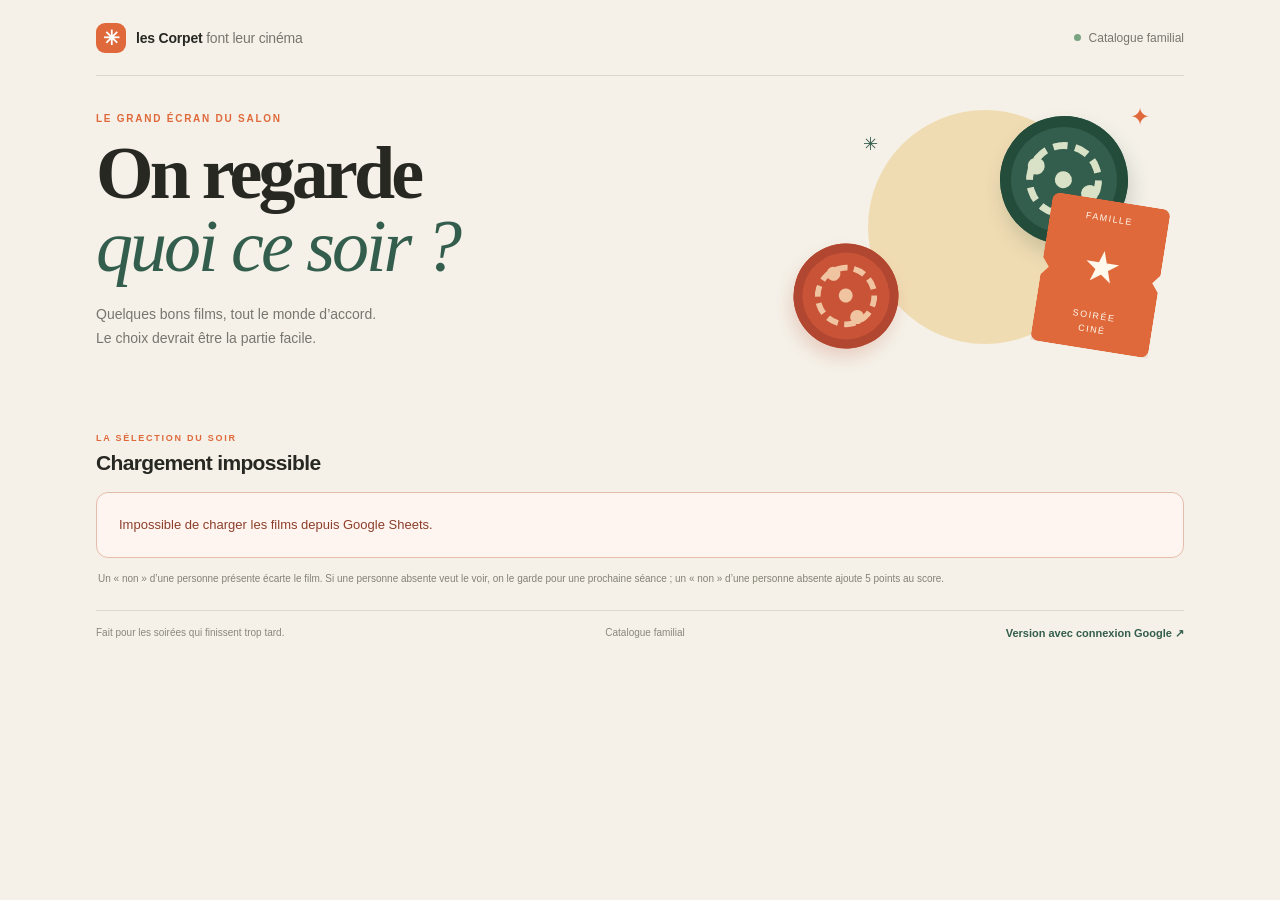
==== commit a86d5890: "Restore public PWA alongside protected Apps Script app" ====
--- a/index.html
+++ b/index.html
@@ -3,15 +3,103 @@
   <head>
     <meta charset="utf-8" />
     <meta name="viewport" content="width=device-width, initial-scale=1" />
-    <meta http-equiv="refresh" content="0;url=https://script.google.com/macros/s/AKfycbzeWGNB8qK5yOo2kd1C5uUW2wFaGm9KV8EvB9XjiA_YZxOP9i1ym8eb5PLbzZyHfAL8iQ/exec" />
-    <meta name="description" content="Accédez à l'application familiale de sélection de films." />
+    <meta name="theme-color" content="#f5f1e8" />
+    <meta name="description" content="Trouvez le film qui plaira à toute la famille pour votre prochaine soirée cinéma." />
+    <meta name="apple-mobile-web-app-capable" content="yes" />
+    <meta name="apple-mobile-web-app-status-bar-style" content="default" />
+    <meta name="apple-mobile-web-app-title" content="Cinéma Corpet" />
     <title>Soirée cinéma en famille</title>
-    <script>
-      window.location.replace("https://script.google.com/macros/s/AKfycbzeWGNB8qK5yOo2kd1C5uUW2wFaGm9KV8EvB9XjiA_YZxOP9i1ym8eb5PLbzZyHfAL8iQ/exec");
-    </script>
+    <link rel="manifest" href="manifest.webmanifest" />
+    <link rel="icon" href="icons/icon.svg" type="image/svg+xml" />
+    <link rel="apple-touch-icon" href="icons/icon-192.png" />
+    <link rel="stylesheet" href="styles.css" />
   </head>
   <body>
-    <p>Ouverture de l'application…</p>
-    <p><a href="https://script.google.com/macros/s/AKfycbzeWGNB8qK5yOo2kd1C5uUW2wFaGm9KV8EvB9XjiA_YZxOP9i1ym8eb5PLbzZyHfAL8iQ/exec">Ouvrir Soirée cinéma</a></p>
+    <main class="page-shell">
+      <header class="topbar">
+        <a class="brand" href="#top" aria-label="Accueil Soirée cinéma">
+          <span class="brand-mark" aria-hidden="true">✳</span>
+          <span>les Corpet <span class="brand-muted">font leur cinéma</span></span>
+        </a>
+        <div class="topbar-actions">
+          <span class="live-status"><span class="status-dot"></span><span id="source-label">Catalogue familial</span></span>
+          <button id="install-app" class="install-button" type="button" hidden>Installer</button>
+        </div>
+      </header>
+
+      <section class="hero" id="top">
+        <div class="hero-copy">
+          <p class="eyebrow">LE GRAND ÉCRAN DU SALON</p>
+          <h1>On regarde <em>quoi ce soir&nbsp;?</em></h1>
+          <p class="hero-note">Quelques bons films, tout le monde d’accord.<br />Le choix devrait être la partie facile.</p>
+        </div>
+        <div class="hero-art" aria-hidden="true">
+          <div class="sun"></div>
+          <div class="reel reel-one"><span></span><span></span><span></span></div>
+          <div class="reel reel-two"><span></span><span></span><span></span></div>
+          <div class="ticket"><span>FAMILLE</span><b>★</b><span>SOIRÉE<br />CINÉ</span></div>
+          <div class="spark spark-one">✦</div><div class="spark spark-two">✳</div>
+        </div>
+      </section>
+
+      <section class="controls-panel" aria-label="Choix de la soirée" aria-busy="true" inert>
+        <div class="panel-heading">
+          <div><p class="eyebrow">VOTRE TRIBU CE SOIR</p><h2>Qui est de la partie&nbsp;?</h2></div>
+          <button id="select-all" class="text-button" type="button">Tout le monde</button>
+        </div>
+        <div class="people-list skeleton-people" id="people-list" aria-label="Personnes présentes">
+          <span class="skeleton-chip" style="--chip-width: 104px"></span>
+          <span class="skeleton-chip" style="--chip-width: 88px"></span>
+          <span class="skeleton-chip" style="--chip-width: 116px"></span>
+          <span class="skeleton-chip" style="--chip-width: 94px"></span>
+          <span class="skeleton-chip" style="--chip-width: 108px"></span>
+          <span class="skeleton-chip" style="--chip-width: 84px"></span>
+          <span class="skeleton-chip" style="--chip-width: 100px"></span>
+        </div>
+        <p class="shortcut-hint" id="shortcut-hint">Raccourcis clavier : appuie sur la lettre affichée pour ajouter ou retirer une personne.</p>
+        <details class="advanced-options">
+          <summary>Plus d’options</summary>
+          <div class="filters">
+          <label class="filter search-filter"><span>RECHERCHER</span><input id="search" type="search" placeholder="Un titre, une envie…" autocomplete="off" /></label>
+          <label class="filter"><span>PLAFOND PEGI</span><select id="age-filter"><option value="auto" selected>Automatique</option><option value="6">6 ans</option><option value="10">10 ans</option><option value="12">12 ans</option><option value="16">16 ans</option><option value="18">18 ans</option><option value="99">Sans limite</option></select></label>
+          <label class="filter"><span>DURÉE MAX.</span><select id="duration-filter"><option value="999">Sans limite</option><option value="90">1 h 30</option><option value="120">2 h</option><option value="150" selected>2 h 30</option><option value="180">3 h</option></select></label>
+          <label class="filter"><span>GENRE</span><select id="genre-filter"><option value="">Tous les genres</option></select></label>
+          <label class="filter"><span>À VOIR</span><select id="watched-filter"><option value="unseen" selected>Pas encore vus</option><option value="all">Tout le catalogue</option><option value="seen">Déjà vus</option></select></label>
+          </div>
+        </details>
+      </section>
+
+      <section class="results-section" aria-busy="true">
+        <div class="results-heading">
+          <div><p class="eyebrow">LA SÉLECTION DU SOIR</p><h2 id="results-title">Les favoris de la famille</h2></div>
+          <p class="result-count loading-count" id="result-count" aria-live="polite"><span>Chargement des films…</span><span class="skeleton-count" aria-hidden="true"></span></p>
+        </div>
+        <div class="film-grid skeleton-grid" id="film-grid" aria-live="polite" aria-label="Chargement des films">
+          <article class="skeleton-card" aria-hidden="true"><span class="skeleton-line skeleton-rank"></span><span class="skeleton-line skeleton-score"></span><span class="skeleton-line skeleton-title"></span><span class="skeleton-line skeleton-subtitle"></span><span class="skeleton-pills"><i></i><i></i><i></i></span><span class="skeleton-divider"></span><span class="skeleton-line skeleton-votes"></span><span class="skeleton-line skeleton-action"></span></article>
+          <article class="skeleton-card" aria-hidden="true"><span class="skeleton-line skeleton-rank"></span><span class="skeleton-line skeleton-score"></span><span class="skeleton-line skeleton-title"></span><span class="skeleton-line skeleton-subtitle"></span><span class="skeleton-pills"><i></i><i></i><i></i></span><span class="skeleton-divider"></span><span class="skeleton-line skeleton-votes"></span><span class="skeleton-line skeleton-action"></span></article>
+          <article class="skeleton-card" aria-hidden="true"><span class="skeleton-line skeleton-rank"></span><span class="skeleton-line skeleton-score"></span><span class="skeleton-line skeleton-title"></span><span class="skeleton-line skeleton-subtitle"></span><span class="skeleton-pills"><i></i><i></i><i></i></span><span class="skeleton-divider"></span><span class="skeleton-line skeleton-votes"></span><span class="skeleton-line skeleton-action"></span></article>
+          <article class="skeleton-card" aria-hidden="true"><span class="skeleton-line skeleton-rank"></span><span class="skeleton-line skeleton-score"></span><span class="skeleton-line skeleton-title"></span><span class="skeleton-line skeleton-subtitle"></span><span class="skeleton-pills"><i></i><i></i><i></i></span><span class="skeleton-divider"></span><span class="skeleton-line skeleton-votes"></span><span class="skeleton-line skeleton-action"></span></article>
+          <article class="skeleton-card" aria-hidden="true"><span class="skeleton-line skeleton-rank"></span><span class="skeleton-line skeleton-score"></span><span class="skeleton-line skeleton-title"></span><span class="skeleton-line skeleton-subtitle"></span><span class="skeleton-pills"><i></i><i></i><i></i></span><span class="skeleton-divider"></span><span class="skeleton-line skeleton-votes"></span><span class="skeleton-line skeleton-action"></span></article>
+          <article class="skeleton-card" aria-hidden="true"><span class="skeleton-line skeleton-rank"></span><span class="skeleton-line skeleton-score"></span><span class="skeleton-line skeleton-title"></span><span class="skeleton-line skeleton-subtitle"></span><span class="skeleton-pills"><i></i><i></i><i></i></span><span class="skeleton-divider"></span><span class="skeleton-line skeleton-votes"></span><span class="skeleton-line skeleton-action"></span></article>
+        </div>
+        <div class="empty-state" id="empty-state" hidden>
+          <span>🍿</span><h3>Pas encore de film dans le fauteuil.</h3><p>Élargissez un filtre ou choisissez d’autres personnes pour cette séance.</p>
+        </div>
+        <p class="footnote">Un « non » d’une personne présente écarte le film. Si une personne absente veut le voir, on le garde pour une prochaine séance ; un « non » d’une personne absente ajoute 5 points au score.</p>
+      </section>
+      <footer>
+        <span class="footer-note">Fait pour les soirées qui finissent trop tard.</span>
+        <span id="catalogue-meta">Catalogue familial</span>
+        <a class="spreadsheet-link" id="spreadsheet-link" target="_blank" rel="noopener noreferrer" hidden>Google Sheet ↗</a>
+        <a class="spreadsheet-link" href="https://script.google.com/macros/s/AKfycbxDvLP84Muu9USOK2tMRv-9JPnbfpCKmprKyLczCS00R6gN8yA4ZY8S9ZYzGikZMUY9xQ/exec" target="_blank" rel="noopener noreferrer">Version avec connexion Google ↗</a>
+      </footer>
+    </main>
+    <script src="config.js"></script>
+    <script src="app.js"></script>
+    <script>
+      if ("serviceWorker" in navigator) {
+        window.addEventListener("load", () => navigator.serviceWorker.register("./sw.js").catch(() => {}));
+      }
+    </script>
   </body>
 </html>
--- a/styles.css
+++ b/styles.css
@@ -0,0 +1,271 @@
+:root {
+  color-scheme: light;
+  --ink: #282823;
+  --muted: #77766e;
+  --paper: #f5f1e8;
+  --card: #fffdf8;
+  --line: #e4dfd4;
+  --orange: #df693b;
+  --orange-pale: #f8e4d8;
+  --green: #335d4c;
+  --green-pale: #e1ece5;
+  --violet: #555176;
+  --shadow: 0 15px 50px #30251212;
+}
+
+* { box-sizing: border-box; }
+body {
+  margin: 0;
+  background: var(--paper);
+  color: var(--ink);
+  font-family: -apple-system, BlinkMacSystemFont, "Segoe UI", sans-serif;
+  -webkit-font-smoothing: antialiased;
+}
+.page-shell { max-width: 1160px; padding: 0 36px; margin: 0 auto; }
+.topbar {
+  height: 76px;
+  display: flex;
+  align-items: center;
+  justify-content: space-between;
+  border-bottom: 1px solid #ddd7ca;
+}
+.brand {
+  display: flex;
+  gap: 10px;
+  align-items: center;
+  text-decoration: none;
+  color: var(--ink);
+  font-weight: 700;
+  font-size: 14px;
+  letter-spacing: -.2px;
+}
+.brand-mark {
+  width: 30px;
+  height: 30px;
+  border-radius: 9px;
+  background: var(--orange);
+  color: white;
+  display: grid;
+  place-items: center;
+  font-size: 20px;
+}
+.brand-muted { font-weight: 400; color: var(--muted); }
+.live-status { font-size: 12px; color: var(--muted); display: flex; align-items: center; gap: 8px; }
+.topbar-actions { display: flex; align-items: center; gap: 12px; }
+.install-button { min-height: 36px; padding: 0 12px; border: 1px solid #bfd0c3; border-radius: 999px; background: var(--green-pale); color: var(--green); font: inherit; font-size: 11px; font-weight: 700; cursor: pointer; }
+.install-button[hidden] { display: none; }
+.status-dot { width: 7px; height: 7px; background: #78a481; border-radius: 50%; }
+.hero {
+  min-height: 310px;
+  display: flex;
+  align-items: center;
+  justify-content: space-between;
+  position: relative;
+  overflow: hidden;
+}
+.hero-copy { padding: 37px 0 41px; position: relative; z-index: 2; }
+.eyebrow { font-size: 10px; letter-spacing: 1.75px; font-weight: 700; color: var(--orange); margin: 0 0 13px; }
+.hero h1 {
+  font-family: Georgia, "Times New Roman", serif;
+  font-size: clamp(48px, 6vw, 74px);
+  line-height: .98;
+  letter-spacing: -3.8px;
+  margin: 0;
+  font-weight: 700;
+}
+.hero h1 em { display: block; font-weight: 400; color: var(--green); letter-spacing: -3px; }
+.hero-note { color: var(--muted); font-size: 14px; line-height: 1.7; margin: 21px 0 0; }
+.hero-art { height: 277px; width: 400px; position: relative; margin-right: 24px; flex: 0 0 auto; }
+.sun { width: 234px; height: 234px; background: #efd6a2; border-radius: 50%; position: absolute; right: 58px; top: 15px; opacity: .75; }
+.reel {
+  position: absolute;
+  width: 128px;
+  height: 128px;
+  border-radius: 50%;
+  background: var(--green);
+  box-shadow: inset 0 0 0 11px #244c3b, 0 12px 20px #244c3b30;
+}
+.reel::before { content: ""; position: absolute; inset: 26px; border: 7px dashed #d9e2c7; border-radius: 50%; }
+.reel span { position: absolute; width: 17px; height: 17px; background: #d9e2c7; border-radius: 50%; left: 55px; top: 55px; }
+.reel span:nth-child(2) { left: 33px; top: 34px; }
+.reel span:nth-child(3) { left: 76px; top: 76px; }
+.reel-one { right: 32px; top: 21px; transform: rotate(-17deg); }
+.reel-two { background: #c85336; box-shadow: inset 0 0 0 11px #b24731, 0 12px 20px #b2473130; left: 22px; bottom: 12px; transform: rotate(17deg) scale(.82); }
+.reel-two::before { border-color: #f0c3a1; }
+.reel-two span { background: #f0c3a1; }
+.ticket {
+  position: absolute;
+  right: 0;
+  bottom: 22px;
+  width: 119px;
+  height: 150px;
+  background: var(--orange);
+  color: #fff9ed;
+  display: flex;
+  align-items: center;
+  justify-content: space-around;
+  flex-direction: column;
+  transform: rotate(9deg);
+  box-shadow: 0 14px 24px #ac472b35;
+  border-radius: 8px;
+  clip-path: polygon(0 0,100% 0,100% 44%,94% 50%,100% 56%,100% 100%,0 100%,0 56%,6% 50%,0 44%);
+}
+.ticket span { font-size: 9px; letter-spacing: 1.5px; text-align: center; line-height: 1.55; }
+.ticket b { font-size: 37px; line-height: 1; }
+.spark { position: absolute; color: var(--orange); font-size: 24px; }
+.spark-one { right: 10px; top: 8px; }
+.spark-two { left: 103px; top: 38px; color: var(--green); font-size: 18px; }
+.controls-panel { background: var(--card); border: 1px solid var(--line); border-radius: 17px; padding: 27px 30px 25px; box-shadow: var(--shadow); }
+.panel-heading, .results-heading { display: flex; align-items: flex-end; justify-content: space-between; }
+.panel-heading h2, .results-heading h2 { font-size: 21px; letter-spacing: -.65px; margin: 0; font-weight: 700; }
+.panel-heading .eyebrow, .results-heading .eyebrow { font-size: 9px; margin-bottom: 8px; }
+.text-button { border: 0; background: none; color: var(--green); font-family: inherit; font-size: 12px; font-weight: 600; cursor: pointer; padding: 6px; }
+.people-list { display: flex; flex-wrap: wrap; gap: 8px; margin-top: 20px; }
+.person-chip {
+  border: 1px solid var(--line);
+  background: #fff;
+  border-radius: 999px;
+  padding: 7px 13px 7px 8px;
+  display: flex;
+  align-items: center;
+  gap: 8px;
+  font-family: inherit;
+  font-size: 12px;
+  font-weight: 500;
+  cursor: pointer;
+  color: var(--ink);
+  transition: .15s;
+}
+.person-chip:hover { border-color: #96ac9b; }
+.person-chip[aria-pressed="true"] { background: var(--green-pale); border-color: #bed1c1; color: #294e3e; }
+.person-chip .avatar { width: 21px; height: 21px; display: grid; place-items: center; border-radius: 50%; background: #d7e3d7; color: #355c4a; font-size: 10px; font-weight: 700; }
+.shortcut-key { min-width: 17px; height: 19px; display: grid; place-items: center; margin-left: 1px; padding: 0 4px; border: 1px solid #d8dfd8; border-radius: 5px; background: #f7faf7; color: #607568; font-family: inherit; font-size: 9px; font-weight: 600; }
+.shortcut-hint { margin: 10px 0 0; color: #86847b; font-size: 10px; }
+.advanced-options { margin-top: 15px; }
+.advanced-options summary { display: flex; width: fit-content; margin-inline: auto; align-items: center; gap: 8px; color: var(--muted); font-size: 12px; font-weight: 600; cursor: pointer; list-style: none; user-select: none; }
+.advanced-options summary::-webkit-details-marker { display: none; }
+.advanced-options summary::before { content: ""; display: block; flex: 0 0 20px; width: 20px; height: 20px; box-sizing: border-box; border: 1px solid var(--line); border-radius: 50%; background: linear-gradient(var(--green), var(--green)) center / 8px 1.5px no-repeat, linear-gradient(var(--green), var(--green)) center / 1.5px 8px no-repeat; }
+.advanced-options[open] summary::before { background: linear-gradient(var(--green), var(--green)) center / 8px 1.5px no-repeat; }
+.filters { display: grid; grid-template-columns: minmax(210px, 1.7fr) repeat(4, minmax(115px, 1fr)); gap: 12px; margin-top: 17px; padding-top: 17px; border-top: 1px solid #eee9df; }
+.filter { display: flex; flex-direction: column; gap: 7px; min-width: 0; }
+.filter > span { font-size: 8px; font-weight: 700; letter-spacing: 1.2px; color: #89877c; }
+.filter input, .filter select { width: 100%; height: 40px; border: 1px solid var(--line); border-radius: 8px; padding: 0 11px; background: #fffdf9; color: var(--ink); font-family: inherit; font-size: 12px; font-weight: 500; outline: none; }
+.filter input:focus, .filter select:focus { border-color: #7b9a83; box-shadow: 0 0 0 3px #78977f20; }
+.results-section { padding: 41px 0 26px; }
+.results-heading { margin-bottom: 17px; }
+.result-count { font-size: 11px; color: var(--muted); margin: 0 2px 3px; }
+.film-grid { display: grid; grid-template-columns: repeat(3, 1fr); gap: 13px; }
+.film-card { background: var(--card); border: 1px solid var(--line); border-radius: 13px; padding: 18px 18px 15px; min-height: 170px; position: relative; transition: transform .16s, box-shadow .16s; display: flex; flex-direction: column; }
+.film-card:hover { transform: translateY(-2px); box-shadow: 0 10px 23px #3025120e; }
+.film-card.top-pick { border-color: #d9bd85; background: #fffcf3; }
+.film-card-top { display: flex; justify-content: space-between; align-items: center; gap: 8px; }
+.rank { font-size: 9px; letter-spacing: 1px; color: #9a978b; font-weight: 700; }
+.score-pill { background: var(--green-pale); color: var(--green); font-size: 10px; font-weight: 700; border-radius: 999px; padding: 6px 9px; white-space: nowrap; }
+.film-card h3 { font-size: 17px; letter-spacing: -.45px; line-height: 1.25; margin: 13px 0 8px; }
+.genre-label { color: var(--muted); font-size: 11px; margin: 0; }
+.film-meta { display: flex; gap: 7px; align-items: center; flex-wrap: wrap; margin-top: 14px; }
+.meta-pill { background: #f1eee7; border-radius: 5px; padding: 5px 7px; font-size: 9px; color: #65645b; }
+.meta-pill.age { background: #f8e9dc; color: #955733; }
+.meta-pill.availability { background: #e8eee5; color: #44634a; }
+.absence-bonus { display: inline-flex; align-self: flex-start; margin: 9px 0 0; padding: 5px 8px; border-radius: 6px; background: #f4eee0; color: #79633a; font-size: 9px; line-height: 1.35; }
+.card-bottom { border-top: 1px solid #efebe2; margin-top: auto; padding-top: 11px; display: flex; align-items: center; justify-content: space-between; gap: 10px; }
+.votes { display: flex; gap: 4px; flex-wrap: wrap; }
+.vote-dot { border-radius: 50%; width: 18px; height: 18px; display: grid; place-items: center; font-size: 9px; font-weight: 700; background: #efede7; color: #87847a; }
+.vote-dot.yes { background: var(--green-pale); color: #365c47; }
+.vote-dot.no { background: var(--orange-pale); color: #a7482f; }
+.vote-dot.neutral { background: #eeecf5; color: var(--violet); }
+.vote-dot.absent { opacity: .55; outline: 1px dashed #aaa497; outline-offset: 1px; }
+.vote-dot:focus-visible { outline: 2px solid var(--green); outline-offset: 2px; }
+.seen-toggle { border: 0; background: none; padding: 4px; color: #858277; font-family: inherit; font-size: 10px; font-weight: 500; cursor: pointer; white-space: nowrap; }
+.seen-toggle:hover { color: var(--green); }
+.seen-toggle.is-seen { color: var(--green); font-weight: 700; }
+.empty-state { padding: 42px 15px; text-align: center; background: #fffdf8; border: 1px dashed #d8d2c5; border-radius: 14px; }
+.empty-state > span { font-size: 25px; }
+.empty-state h3 { font-size: 17px; margin: 10px 0 5px; }
+.empty-state p { font-size: 12px; color: var(--muted); margin: 0; }
+.footnote { font-size: 10px; color: #848176; margin: 15px 2px 0; }
+footer { display: flex; justify-content: space-between; border-top: 1px solid #ddd7ca; padding: 16px 0 23px; font-size: 10px; color: #89877c; }
+.spreadsheet-link { color: var(--green); font-size: 11px; font-weight: 700; text-decoration: none; }
+.spreadsheet-link:hover { text-decoration: underline; }
+.spreadsheet-link[hidden] { display: none; }
+.error-card { grid-column: 1 / -1; padding: 22px; border: 1px solid #e6bcab; border-radius: 12px; background: #fff5f0; color: #8c3e2a; font-size: 13px; line-height: 1.6; }
+.skeleton-chip, .skeleton-count, .skeleton-line, .skeleton-pills i, .skeleton-divider { background: linear-gradient(100deg, #eeeae1 20%, #f8f6f0 40%, #eeeae1 60%); background-size: 200% 100%; animation: skeleton-wave 1.35s ease-in-out infinite; }
+.skeleton-chip { display: block; width: var(--chip-width, 96px); height: 35px; border-radius: 999px; }
+.loading-count { display: flex; align-items: center; gap: 8px; white-space: nowrap; }
+.skeleton-count { width: 36px; height: 10px; border-radius: 999px; }
+.skeleton-grid { align-items: stretch; }
+.skeleton-card { min-height: 170px; display: grid; grid-template-columns: 1fr auto; grid-template-rows: 12px 24px 12px 24px 1fr 1px 24px; align-items: center; column-gap: 10px; padding: 18px; background: var(--card); border: 1px solid var(--line); border-radius: 13px; }
+.skeleton-line { display: block; height: 10px; border-radius: 999px; }
+.skeleton-rank { grid-column: 1; grid-row: 1; width: 78px; height: 8px; }
+.skeleton-score { grid-column: 2; grid-row: 1; width: 58px; height: 23px; border-radius: 999px; }
+.skeleton-title { grid-column: 1 / -1; grid-row: 2; width: 72%; height: 16px; }
+.skeleton-subtitle { grid-column: 1 / -1; grid-row: 3; width: 38%; height: 9px; }
+.skeleton-pills { grid-column: 1 / -1; grid-row: 4; display: flex; gap: 7px; }
+.skeleton-pills i { display: block; width: 42px; height: 19px; border-radius: 5px; }
+.skeleton-pills i:nth-child(2) { width: 57px; }
+.skeleton-pills i:nth-child(3) { width: 66px; }
+.skeleton-divider { grid-column: 1 / -1; grid-row: 6; height: 1px; }
+.skeleton-votes { grid-column: 1; grid-row: 7; width: 82px; height: 19px; border-radius: 999px; }
+.skeleton-action { grid-column: 2; grid-row: 7; width: 78px; height: 20px; }
+@keyframes skeleton-wave { to { background-position-x: -200%; } }
+button:focus-visible, summary:focus-visible, a:focus-visible { outline: 3px solid #78977f; outline-offset: 3px; }
+
+@media (max-width: 850px) {
+  .page-shell { padding: 0 24px; }
+  .hero-art { transform: scale(.8); transform-origin: center right; margin-right: -24px; width: 350px; }
+  .filters { grid-template-columns: repeat(3, 1fr); }
+  .search-filter { grid-column: span 3; }
+  .film-grid { grid-template-columns: repeat(2, 1fr); }
+}
+@media (max-width: 600px) {
+  .page-shell { padding: 0 12px; padding-bottom: env(safe-area-inset-bottom); }
+  .topbar { min-height: 0; height: auto; border: 0; justify-content: flex-end; }
+  .brand, .live-status { display: none; }
+  .topbar-actions { justify-content: flex-end; }
+  .install-button { min-height: 40px; padding-inline: 10px; }
+  .hero { min-height: 0; margin: 8px 0 12px; overflow: visible; }
+  .hero .eyebrow, .hero-note, .hero-art, .results-heading .eyebrow, .footnote, footer { display: none; }
+  .hero-copy { width: 100%; padding: 12px 10px; border-radius: 12px; background: var(--green); color: white; text-align: center; }
+  .hero h1 { font-size: clamp(20px, 6.5vw, 24px); line-height: 1.15; letter-spacing: -.8px; }
+  .hero h1 em { display: inline; color: #e1ece5; letter-spacing: inherit; }
+  .controls-panel { padding: 14px 12px 10px; border-radius: 13px; }
+  .panel-heading .eyebrow { display: none; }
+  .panel-heading, .results-heading { gap: 10px; align-items: flex-start; }
+  .panel-heading h2, .results-heading h2 { font-size: 16px; line-height: 1.2; }
+  .text-button { min-height: 44px; margin: -8px -7px -6px 0; white-space: nowrap; }
+  .person-chip { min-height: 44px; padding: 6px 10px 6px 7px; font-size: 12px; }
+  .skeleton-chip { height: 44px; }
+  .shortcut-key, .shortcut-hint { display: none !important; }
+  .people-list { gap: 7px; margin-top: 14px; }
+  .advanced-options { margin-top: 12px; }
+  .advanced-options summary { min-height: 44px; }
+  .filters { grid-template-columns: 1fr 1fr; gap: 11px; margin-top: 19px; padding-top: 17px; }
+  .search-filter { grid-column: span 2; }
+  .filter input, .filter select { height: 46px; padding-inline: 10px; font-size: 16px; }
+  .film-grid { grid-template-columns: 1fr; gap: 10px; }
+  .film-card { min-height: 164px; padding: 16px; }
+  .film-card h3 { font-size: 18px; }
+  .seen-toggle { min-height: 44px; padding: 8px 4px 8px 10px; font-size: 11px; }
+  .results-section { padding-top: 20px; }
+  .results-heading { align-items: flex-end; margin-bottom: 12px; }
+  .results-heading > div { min-width: 0; }
+  .result-count { flex: 0 0 auto; font-size: 10px; }
+  footer { display: flex; justify-content: center; border-top: 0; padding: 8px 0 18px; }
+  .footer-note, #catalogue-meta { display: none; }
+  .spreadsheet-link { min-height: 44px; display: inline-flex; align-items: center; padding: 0 12px; }
+}
+
+@media (max-width: 360px) {
+  .hero h1 { font-size: 20px; }
+  .controls-panel { padding-inline: 10px; }
+  .results-heading { flex-direction: column; align-items: flex-start; gap: 6px; }
+}
+
+@media (hover: none), (pointer: coarse) {
+  .shortcut-key, .shortcut-hint { display: none !important; }
+}
+
+@media (prefers-reduced-motion: reduce) {
+  *, *::before, *::after { scroll-behavior: auto !important; transition-duration: .01ms !important; animation-duration: .01ms !important; animation-iteration-count: 1 !important; }
+  .skeleton-chip, .skeleton-count, .skeleton-line, .skeleton-pills i, .skeleton-divider { animation: none; background: #eeeae1; }
+}
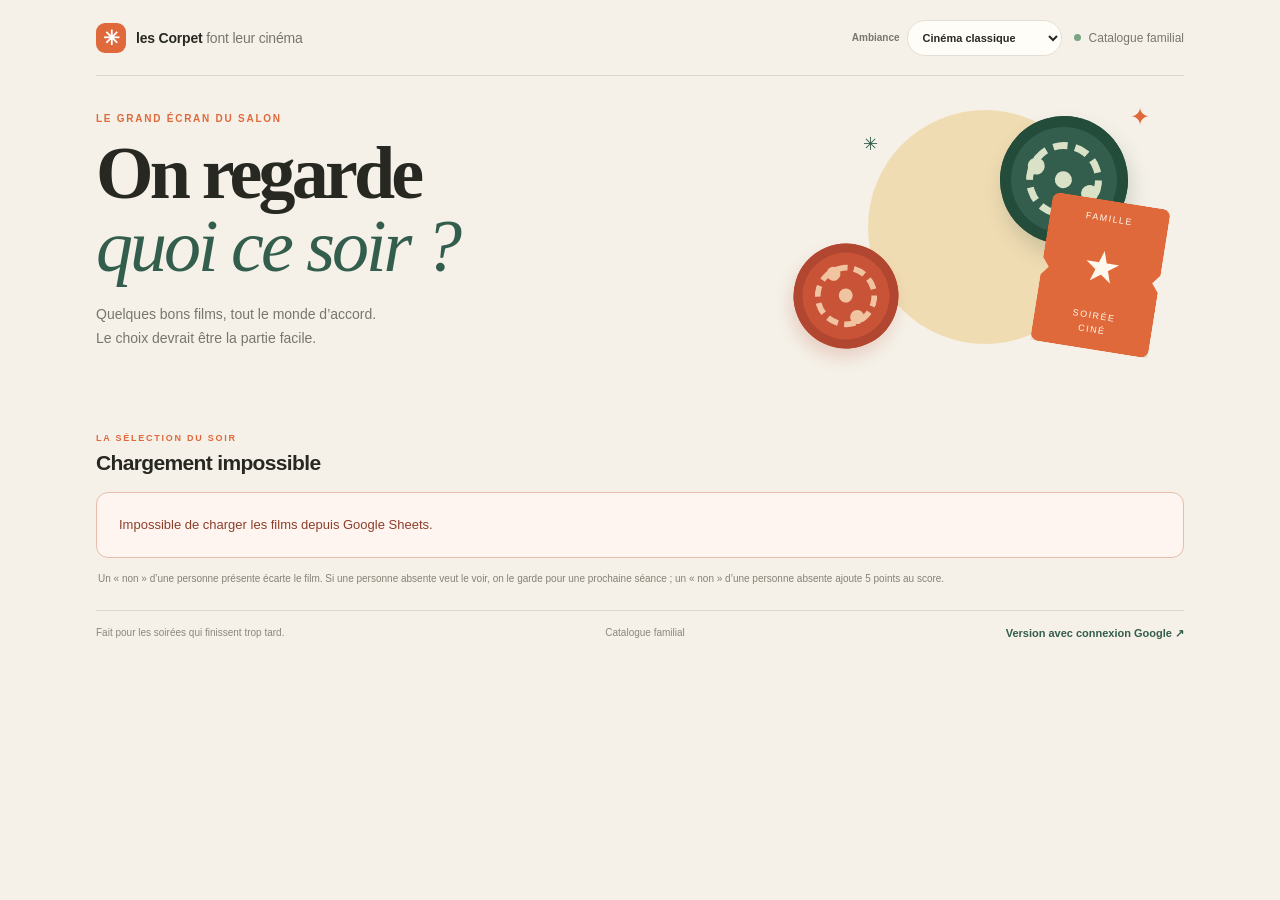
==== commit 1b49bf8a: "Add quick visual theme picker to PWA" ====
--- a/index.html
+++ b/index.html
@@ -22,6 +22,7 @@
           <span>les Corpet <span class="brand-muted">font leur cinéma</span></span>
         </a>
         <div class="topbar-actions">
+          <label class="theme-picker"><span>Ambiance</span><select id="theme-select" aria-label="Choisir l’ambiance visuelle"><option value="cinema">Cinéma classique</option><option value="nuit">Séance de nuit</option><option value="retro">Rétro pellicule</option><option value="minimal">Minimaliste</option><option value="pop">Pop-corn</option><option value="foret">Forêt douce</option><option value="rose">Rose poudré</option><option value="mono">Noir et blanc</option></select></label>
           <span class="live-status"><span class="status-dot"></span><span id="source-label">Catalogue familial</span></span>
           <button id="install-app" class="install-button" type="button" hidden>Installer</button>
         </div>
--- a/styles.css
+++ b/styles.css
@@ -11,7 +11,18 @@
   --green-pale: #e1ece5;
   --violet: #555176;
   --shadow: 0 15px 50px #30251212;
-}
+  --accent: #df693b;
+  --accent-pale: #f8e4d8;
+  --shape: 17px;
+}
+
+:root[data-theme="nuit"] { color-scheme: dark; --ink: #f4efe3; --muted: #b4ad9f; --paper: #171b25; --card: #222836; --line: #394253; --orange: #f08a62; --orange-pale: #50332f; --green: #8fc5a8; --green-pale: #2c443d; --violet: #c3b9ec; --shadow: 0 15px 50px #080b1280; --accent: #f08a62; --accent-pale: #50332f; }
+:root[data-theme="retro"] { --ink: #342315; --muted: #806b51; --paper: #f1dfb8; --card: #fff3d6; --line: #d3b98e; --orange: #a8442e; --orange-pale: #f3d1b4; --green: #36543d; --green-pale: #d6dfbc; --violet: #755b82; --accent: #a8442e; --accent-pale: #f3d1b4; --shape: 5px; }
+:root[data-theme="minimal"] { --ink: #242a2d; --muted: #747c80; --paper: #f4f6f5; --card: #fff; --line: #dfe4e3; --orange: #586e73; --orange-pale: #e5ecec; --green: #38666a; --green-pale: #e0eded; --violet: #625d78; --shadow: 0 8px 24px #2633390b; --accent: #586e73; --accent-pale: #e5ecec; --shape: 10px; }
+:root[data-theme="pop"] { --ink: #28213b; --muted: #716a82; --paper: #fff1d8; --card: #fffdf7; --line: #edcf9f; --orange: #ec5c4d; --orange-pale: #ffe0d5; --green: #4b6fca; --green-pale: #e0e8ff; --violet: #7b55a5; --accent: #ec5c4d; --accent-pale: #ffe0d5; --shape: 22px; }
+:root[data-theme="foret"] { --ink: #26372d; --muted: #718075; --paper: #e8efe4; --card: #f9fcf5; --line: #cfddcb; --orange: #b16c42; --orange-pale: #f1e0d1; --green: #42634c; --green-pale: #dce9d9; --violet: #615e78; --accent: #b16c42; --accent-pale: #f1e0d1; }
+:root[data-theme="rose"] { --ink: #402d39; --muted: #887681; --paper: #f7eaf0; --card: #fff9fb; --line: #ead3df; --orange: #b65376; --orange-pale: #f6dce7; --green: #647b73; --green-pale: #e0ebe5; --violet: #745d8a; --accent: #b65376; --accent-pale: #f6dce7; }
+:root[data-theme="mono"] { --ink: #202020; --muted: #727272; --paper: #ededed; --card: #fff; --line: #d2d2d2; --orange: #353535; --orange-pale: #e8e8e8; --green: #444; --green-pale: #e5e5e5; --violet: #555; --accent: #353535; --accent-pale: #e8e8e8; --shape: 3px; }
 
 * { box-sizing: border-box; }
 body {
@@ -52,6 +63,8 @@
 .brand-muted { font-weight: 400; color: var(--muted); }
 .live-status { font-size: 12px; color: var(--muted); display: flex; align-items: center; gap: 8px; }
 .topbar-actions { display: flex; align-items: center; gap: 12px; }
+.theme-picker { display: flex; align-items: center; gap: 7px; color: var(--muted); font-size: 10px; font-weight: 600; }
+.theme-picker select { max-width: 155px; min-height: 36px; border: 1px solid var(--line); border-radius: 999px; padding: 0 30px 0 11px; background: var(--card); color: var(--ink); font: inherit; font-size: 11px; cursor: pointer; }
 .install-button { min-height: 36px; padding: 0 12px; border: 1px solid #bfd0c3; border-radius: 999px; background: var(--green-pale); color: var(--green); font: inherit; font-size: 11px; font-weight: 700; cursor: pointer; }
 .install-button[hidden] { display: none; }
 .status-dot { width: 7px; height: 7px; background: #78a481; border-radius: 50%; }
@@ -64,7 +77,7 @@
   overflow: hidden;
 }
 .hero-copy { padding: 37px 0 41px; position: relative; z-index: 2; }
-.eyebrow { font-size: 10px; letter-spacing: 1.75px; font-weight: 700; color: var(--orange); margin: 0 0 13px; }
+.eyebrow { font-size: 10px; letter-spacing: 1.75px; font-weight: 700; color: var(--accent); margin: 0 0 13px; }
 .hero h1 {
   font-family: Georgia, "Times New Roman", serif;
   font-size: clamp(48px, 6vw, 74px);
@@ -99,7 +112,7 @@
   bottom: 22px;
   width: 119px;
   height: 150px;
-  background: var(--orange);
+  background: var(--accent);
   color: #fff9ed;
   display: flex;
   align-items: center;
@@ -115,7 +128,7 @@
 .spark { position: absolute; color: var(--orange); font-size: 24px; }
 .spark-one { right: 10px; top: 8px; }
 .spark-two { left: 103px; top: 38px; color: var(--green); font-size: 18px; }
-.controls-panel { background: var(--card); border: 1px solid var(--line); border-radius: 17px; padding: 27px 30px 25px; box-shadow: var(--shadow); }
+.controls-panel { background: var(--card); border: 1px solid var(--line); border-radius: var(--shape); padding: 27px 30px 25px; box-shadow: var(--shadow); }
 .panel-heading, .results-heading { display: flex; align-items: flex-end; justify-content: space-between; }
 .panel-heading h2, .results-heading h2 { font-size: 21px; letter-spacing: -.65px; margin: 0; font-weight: 700; }
 .panel-heading .eyebrow, .results-heading .eyebrow { font-size: 9px; margin-bottom: 8px; }
@@ -155,7 +168,7 @@
 .results-heading { margin-bottom: 17px; }
 .result-count { font-size: 11px; color: var(--muted); margin: 0 2px 3px; }
 .film-grid { display: grid; grid-template-columns: repeat(3, 1fr); gap: 13px; }
-.film-card { background: var(--card); border: 1px solid var(--line); border-radius: 13px; padding: 18px 18px 15px; min-height: 170px; position: relative; transition: transform .16s, box-shadow .16s; display: flex; flex-direction: column; }
+.film-card { background: var(--card); border: 1px solid var(--line); border-radius: var(--shape); padding: 18px 18px 15px; min-height: 170px; position: relative; transition: transform .16s, box-shadow .16s; display: flex; flex-direction: column; }
 .film-card:hover { transform: translateY(-2px); box-shadow: 0 10px 23px #3025120e; }
 .film-card.top-pick { border-color: #d9bd85; background: #fffcf3; }
 .film-card-top { display: flex; justify-content: space-between; align-items: center; gap: 8px; }
